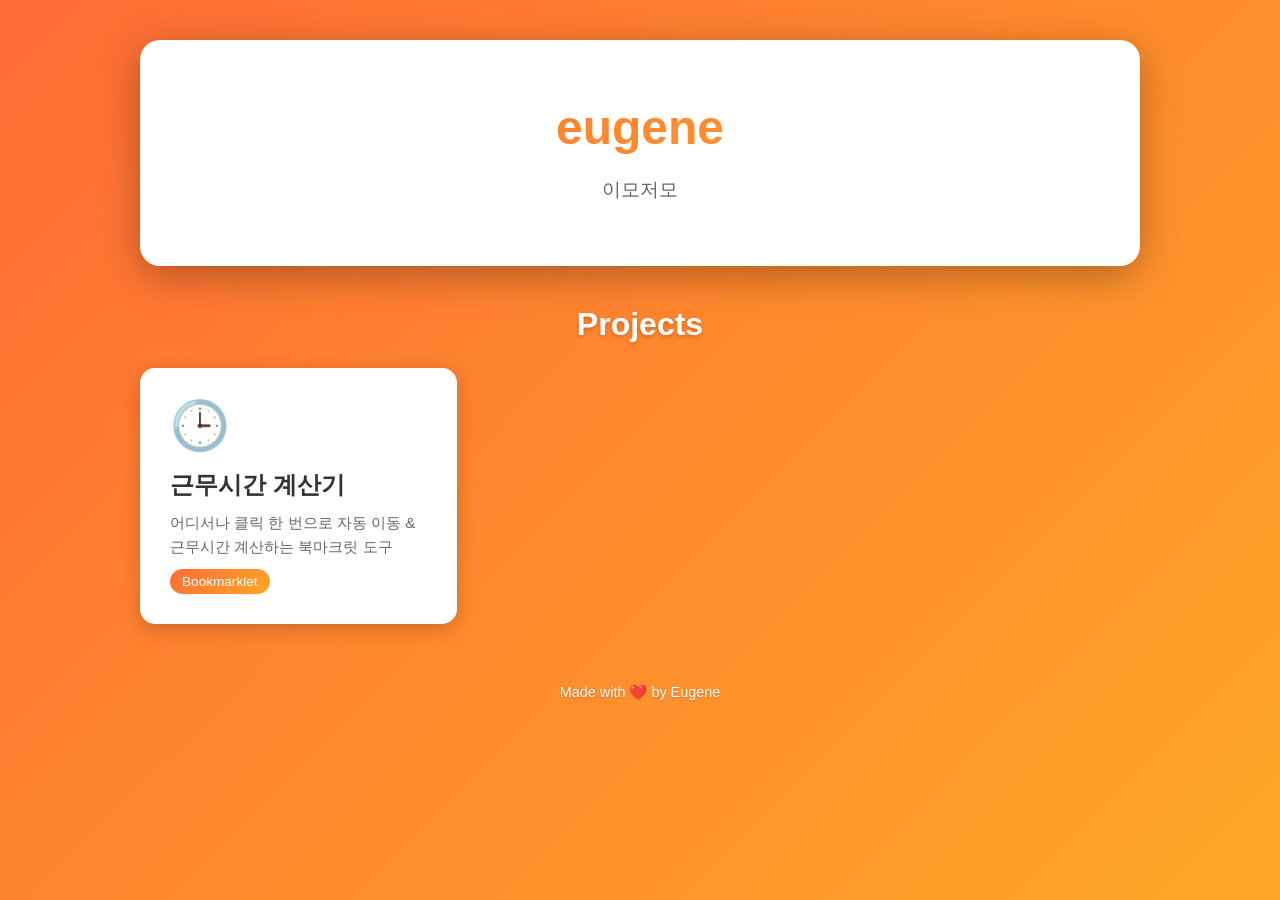
==== index.html @ b0aa93c6 "feat: 다양하게 작성 가능하도록 수정" ====
<!DOCTYPE html>
<html lang="ko">
<head>
    <meta charset="UTF-8">
    <meta name="viewport" content="width=device-width, initial-scale=1.0">
    <title>Eugene's Profile</title>
    <style>
        * {
            margin: 0;
            padding: 0;
            box-sizing: border-box;
        }

        body {
            font-family: -apple-system, BlinkMacSystemFont, 'Segoe UI', Roboto, 'Helvetica Neue', Arial, sans-serif;
            background: linear-gradient(135deg, #ff6b35 0%, #ffa726 100%);
            min-height: 100vh;
            padding: 40px 20px;
        }

        .container {
            max-width: 1000px;
            margin: 0 auto;
        }

        .profile-header {
            background: white;
            padding: 60px 40px;
            border-radius: 20px;
            box-shadow: 0 10px 40px rgba(0,0,0,0.3);
            text-align: center;
            margin-bottom: 40px;
        }

        .profile-header h1 {
            font-size: 3em;
            background: linear-gradient(135deg, #ff6b35 0%, #ffa726 100%);
            -webkit-background-clip: text;
            -webkit-text-fill-color: transparent;
            background-clip: text;
            margin-bottom: 20px;
        }

        .profile-header p {
            font-size: 1.2em;
            color: #666;
            line-height: 1.6;
        }

        .section-title {
            color: white;
            font-size: 2em;
            margin-bottom: 25px;
            text-align: center;
            text-shadow: 0 2px 4px rgba(0,0,0,0.2);
        }

        .projects-grid {
            display: grid;
            grid-template-columns: repeat(auto-fill, minmax(300px, 1fr));
            gap: 25px;
            margin-bottom: 40px;
        }

        .project-card {
            background: white;
            padding: 30px;
            border-radius: 15px;
            box-shadow: 0 5px 20px rgba(0,0,0,0.2);
            transition: all 0.3s ease;
            cursor: pointer;
            text-decoration: none;
            color: inherit;
            display: block;
        }

        .project-card:hover {
            transform: translateY(-5px);
            box-shadow: 0 10px 30px rgba(0,0,0,0.3);
        }

        .project-icon {
            font-size: 3em;
            margin-bottom: 15px;
        }

        .project-title {
            font-size: 1.5em;
            color: #333;
            margin-bottom: 10px;
            font-weight: bold;
        }

        .project-description {
            color: #666;
            line-height: 1.6;
            font-size: 0.95em;
        }

        .project-tag {
            display: inline-block;
            background: linear-gradient(135deg, #ff6b35 0%, #ffa726 100%);
            color: white;
            padding: 5px 12px;
            border-radius: 20px;
            font-size: 0.85em;
            margin-top: 10px;
            font-weight: 500;
        }

        .footer {
            text-align: center;
            color: white;
            padding: 20px;
            font-size: 0.9em;
            text-shadow: 0 1px 2px rgba(0,0,0,0.2);
        }

        @media (max-width: 768px) {
            .profile-header h1 {
                font-size: 2em;
            }

            .profile-header {
                padding: 40px 25px;
            }

            .projects-grid {
                grid-template-columns: 1fr;
            }

            .section-title {
                font-size: 1.5em;
            }
        }
    </style>
</head>
<body>
    <div class="container">
        <!-- Profile Header -->
        <div class="profile-header">
            <h1>eugene</h1>
            <p>이모저모</p>
        </div>

        <!-- Projects Section -->
        <h2 class="section-title">Projects</h2>
        <div class="projects-grid">
            <!-- Work Clock Project -->
            <a href="work-clock.html" class="project-card">
                <div class="project-icon">🕒</div>
                <h3 class="project-title">근무시간 계산기</h3>
                <p class="project-description">
                    어디서나 클릭 한 번으로 자동 이동 & 근무시간 계산하는 북마크릿 도구
                </p>
                <span class="project-tag">Bookmarklet</span>
            </a>

            <!-- Add more projects here -->
            <!-- Example:
            <a href="project2.html" class="project-card">
                <div class="project-icon">🎮</div>
                <h3 class="project-title">프로젝트 이름</h3>
                <p class="project-description">
                    프로젝트 설명을 여기에 작성하세요
                </p>
                <span class="project-tag">카테고리</span>
            </a>
            -->
        </div>

        <!-- Footer -->
        <div class="footer">
            <p>Made with ❤️ by Eugene</p>
        </div>
    </div>
</body>
</html>
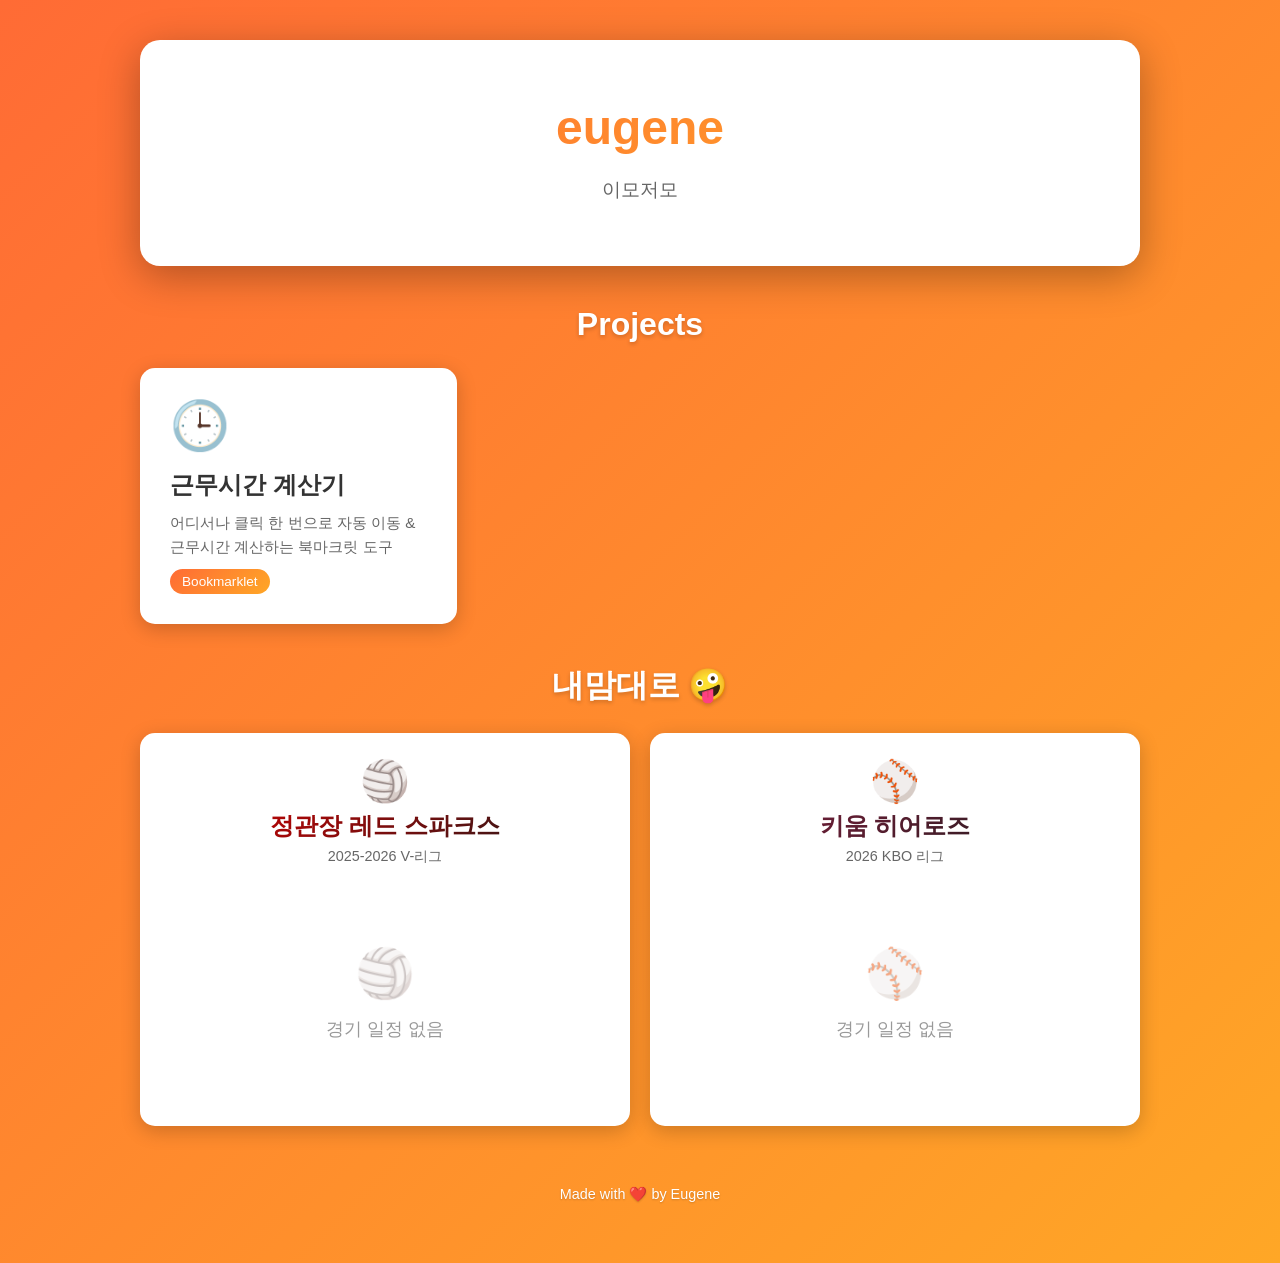
==== commit 7416355c: "feat: 스포츠 일정 추가" ====
--- a/index.html
+++ b/index.html
@@ -116,6 +116,212 @@
             text-shadow: 0 1px 2px rgba(0,0,0,0.2);
         }
 
+        /* Sports Schedule Grid */
+        .sports-grid {
+            display: grid;
+            grid-template-columns: repeat(2, 1fr);
+            gap: 20px;
+            margin-bottom: 40px;
+        }
+
+        .schedule-section {
+            background: white;
+            padding: 25px;
+            border-radius: 15px;
+            box-shadow: 0 5px 20px rgba(0,0,0,0.2);
+            display: flex;
+            flex-direction: column;
+        }
+
+        .schedule-header {
+            text-align: center;
+            margin-bottom: 20px;
+        }
+
+        .schedule-header h2 {
+            font-size: 1.5em;
+            margin-bottom: 5px;
+        }
+
+        .schedule-header.volleyball h2 {
+            background: linear-gradient(135deg, #dc0000 0%, #1a1a1a 100%);
+            -webkit-background-clip: text;
+            -webkit-text-fill-color: transparent;
+            background-clip: text;
+        }
+
+        .schedule-header.baseball h2 {
+            background: linear-gradient(135deg, #8b1f41 0%, #1a1a1a 100%);
+            -webkit-background-clip: text;
+            -webkit-text-fill-color: transparent;
+            background-clip: text;
+        }
+
+        .schedule-header .team-logo {
+            font-size: 2.5em;
+            margin-bottom: 5px;
+        }
+
+        .schedule-header .season {
+            color: #666;
+            font-size: 0.9em;
+        }
+
+        .schedule-container {
+            max-height: 400px;
+            overflow-y: auto;
+            padding: 5px;
+            flex: 1;
+        }
+
+        .schedule-container::-webkit-scrollbar {
+            width: 10px;
+        }
+
+        .schedule-container::-webkit-scrollbar-track {
+            background: #f1f1f1;
+            border-radius: 10px;
+        }
+
+        .schedule-container::-webkit-scrollbar-thumb {
+            background: linear-gradient(135deg, #dc0000 0%, #1a1a1a 100%);
+            border-radius: 10px;
+        }
+
+        .schedule-container::-webkit-scrollbar-thumb:hover {
+            background: #dc0000;
+        }
+
+        .match-card {
+            background: white;
+            border-radius: 10px;
+            padding: 15px;
+            margin-bottom: 10px;
+            box-shadow: 0 2px 8px rgba(0,0,0,0.1);
+            transition: all 0.3s ease;
+            border-left: 4px solid #dc0000;
+        }
+
+        .match-card.home {
+            background: linear-gradient(135deg, #dc0000 0%, #ff4444 100%);
+            color: white;
+            border-left: 4px solid #1a1a1a;
+        }
+
+        .match-card.away {
+            background: linear-gradient(135deg, #1a1a1a 0%, #333333 100%);
+            color: white;
+            border-left: 4px solid #dc0000;
+        }
+
+        .match-card:hover {
+            transform: translateX(3px);
+            box-shadow: 0 4px 12px rgba(0,0,0,0.2);
+        }
+
+        .no-schedule {
+            text-align: center;
+            padding: 60px 20px;
+            color: #999;
+        }
+
+        .no-schedule-icon {
+            font-size: 3em;
+            margin-bottom: 15px;
+            opacity: 0.5;
+        }
+
+        .no-schedule-text {
+            font-size: 1.1em;
+            font-weight: 500;
+        }
+
+        .match-header {
+            display: flex;
+            justify-content: space-between;
+            align-items: center;
+            margin-bottom: 10px;
+            padding-bottom: 10px;
+            border-bottom: 1px solid rgba(255,255,255,0.2);
+        }
+
+        .match-card:not(.home):not(.away) .match-header {
+            border-bottom: 1px solid #eee;
+        }
+
+        .match-date {
+            font-size: 0.95em;
+            font-weight: bold;
+        }
+
+        .match-time {
+            font-size: 0.8em;
+            opacity: 0.9;
+        }
+
+        .match-round {
+            background: rgba(255,255,255,0.2);
+            padding: 3px 10px;
+            border-radius: 12px;
+            font-size: 0.75em;
+            font-weight: 500;
+        }
+
+        .match-card:not(.home):not(.away) .match-round {
+            background: rgba(220,0,0,0.1);
+            color: #dc0000;
+        }
+
+        .match-body {
+            display: flex;
+            justify-content: space-between;
+            align-items: center;
+        }
+
+        .match-opponent {
+            font-size: 1.1em;
+            font-weight: bold;
+        }
+
+        .match-location {
+            font-size: 0.8em;
+            opacity: 0.85;
+            margin-top: 3px;
+        }
+
+        .match-badge {
+            background: rgba(255,255,255,0.9);
+            color: #dc0000;
+            padding: 6px 12px;
+            border-radius: 15px;
+            font-weight: bold;
+            font-size: 0.8em;
+        }
+
+        .match-card.home .match-badge {
+            background: #1a1a1a;
+            color: white;
+        }
+
+        .match-card.away .match-badge {
+            background: #dc0000;
+            color: white;
+        }
+
+        .loading {
+            text-align: center;
+            padding: 40px;
+            color: #666;
+            font-size: 1.1em;
+        }
+
+        .error {
+            text-align: center;
+            padding: 40px;
+            color: #dc0000;
+            font-size: 1.1em;
+        }
+
         @media (max-width: 768px) {
             .profile-header h1 {
                 font-size: 2em;
@@ -131,6 +337,42 @@
 
             .section-title {
                 font-size: 1.5em;
+            }
+
+            .sports-grid {
+                grid-template-columns: 1fr;
+            }
+
+            .schedule-section {
+                padding: 20px;
+            }
+
+            .schedule-header h2 {
+                font-size: 1.3em;
+            }
+
+            .schedule-container {
+                max-height: 350px;
+            }
+
+            .match-card {
+                padding: 12px;
+            }
+
+            .match-header {
+                flex-direction: column;
+                align-items: flex-start;
+                gap: 10px;
+            }
+
+            .match-body {
+                flex-direction: column;
+                align-items: flex-start;
+                gap: 10px;
+            }
+
+            .match-opponent {
+                font-size: 1.1em;
             }
         }
     </style>
@@ -169,10 +411,158 @@
             -->
         </div>
 
+        <!-- Sports Schedule Section -->
+        <h2 class="section-title">내맘대로 🤪</h2>
+        <div class="sports-grid">
+            <!-- Volleyball Schedule -->
+            <div class="schedule-section">
+                <div class="schedule-header volleyball">
+                    <div class="team-logo">🏐</div>
+                    <h2 id="volleyball-team-name">경기 일정</h2>
+                    <p class="season" id="volleyball-season-info">로딩 중...</p>
+                </div>
+                <div id="volleyball-schedule-content" class="loading">
+                    경기 일정을 불러오는 중...
+                </div>
+            </div>
+
+            <!-- Baseball Schedule -->
+            <div class="schedule-section">
+                <div class="schedule-header baseball">
+                    <div class="team-logo">⚾</div>
+                    <h2 id="baseball-team-name">경기 일정</h2>
+                    <p class="season" id="baseball-season-info">로딩 중...</p>
+                </div>
+                <div id="baseball-schedule-content" class="loading">
+                    경기 일정을 불러오는 중...
+                </div>
+            </div>
+        </div>
+
         <!-- Footer -->
         <div class="footer">
             <p>Made with ❤️ by Eugene</p>
         </div>
     </div>
+
+    <script>
+        // 날짜 포맷팅 함수
+        function formatDate(dateString) {
+            const date = new Date(dateString);
+            const year = date.getFullYear();
+            const month = date.getMonth() + 1;
+            const day = date.getDate();
+            const days = ['일', '월', '화', '수', '목', '금', '토'];
+            const dayOfWeek = days[date.getDay()];
+
+            return `${year}.${month}.${day} (${dayOfWeek})`;
+        }
+
+        // 오늘 이후 경기만 필터링
+        function filterUpcomingMatches(matches) {
+            const today = new Date();
+            today.setHours(0, 0, 0, 0);
+
+            return matches.filter(match => {
+                const matchDate = new Date(match.date);
+                matchDate.setHours(0, 0, 0, 0);
+                return matchDate >= today;
+            });
+        }
+
+        // 경기 일정 로드 및 표시
+        async function loadSchedule(jsonFile, teamNameId, seasonInfoId, contentId, sportIcon) {
+            try {
+                const response = await fetch(jsonFile);
+                if (!response.ok) {
+                    throw new Error('경기 일정을 불러올 수 없습니다.');
+                }
+
+                const data = await response.json();
+                const upcomingMatches = filterUpcomingMatches(data.matches);
+                displaySchedule(data, upcomingMatches, teamNameId, seasonInfoId, contentId, sportIcon);
+            } catch (error) {
+                console.error(`Error loading ${jsonFile}:`, error);
+                document.getElementById(contentId).className = 'error';
+                document.getElementById(contentId).innerHTML = '경기 일정을 불러오는데 실패했습니다.';
+            }
+        }
+
+        // 경기 일정 표시
+        function displaySchedule(data, matches, teamNameId, seasonInfoId, contentId, sportIcon) {
+            const teamNameEl = document.getElementById(teamNameId);
+            const seasonInfoEl = document.getElementById(seasonInfoId);
+            const scheduleContentEl = document.getElementById(contentId);
+
+            // 헤더 정보 업데이트
+            teamNameEl.textContent = data.team;
+            seasonInfoEl.textContent = data.season;
+
+            // 경기가 없는 경우
+            if (matches.length === 0) {
+                scheduleContentEl.className = 'no-schedule';
+                scheduleContentEl.innerHTML = `
+                    <div class="no-schedule-icon">${sportIcon}</div>
+                    <div class="no-schedule-text">경기 일정 없음</div>
+                `;
+                return;
+            }
+
+            // 경기 일정 컨테이너 생성
+            const container = document.createElement('div');
+            container.className = 'schedule-container';
+
+            // 각 경기 카드 생성
+            matches.forEach(match => {
+                const card = document.createElement('div');
+                card.className = `match-card ${match.home ? 'home' : 'away'}`;
+
+                card.innerHTML = `
+                    <div class="match-header">
+                        <div>
+                            <div class="match-date">${formatDate(match.date)}</div>
+                            <div class="match-time">${match.time}</div>
+                        </div>
+                        <div class="match-round">${match.round}</div>
+                    </div>
+                    <div class="match-body">
+                        <div>
+                            <div class="match-opponent">vs ${match.opponent}</div>
+                            <div class="match-location">📍 ${match.location}</div>
+                        </div>
+                        <div class="match-badge">${match.home ? 'HOME' : 'AWAY'}</div>
+                    </div>
+                `;
+
+                container.appendChild(card);
+            });
+
+            // 기존 로딩 메시지 제거하고 일정 표시
+            scheduleContentEl.className = '';
+            scheduleContentEl.innerHTML = '';
+            scheduleContentEl.appendChild(container);
+        }
+
+        // 페이지 로드 시 실행
+        window.addEventListener('DOMContentLoaded', () => {
+            // 배구 일정 로드
+            loadSchedule(
+                'volleyball-schedule.json',
+                'volleyball-team-name',
+                'volleyball-season-info',
+                'volleyball-schedule-content',
+                '🏐'
+            );
+
+            // 야구 일정 로드
+            loadSchedule(
+                'kiwoom-schedule.json',
+                'baseball-team-name',
+                'baseball-season-info',
+                'baseball-schedule-content',
+                '⚾'
+            );
+        });
+    </script>
 </body>
 </html>
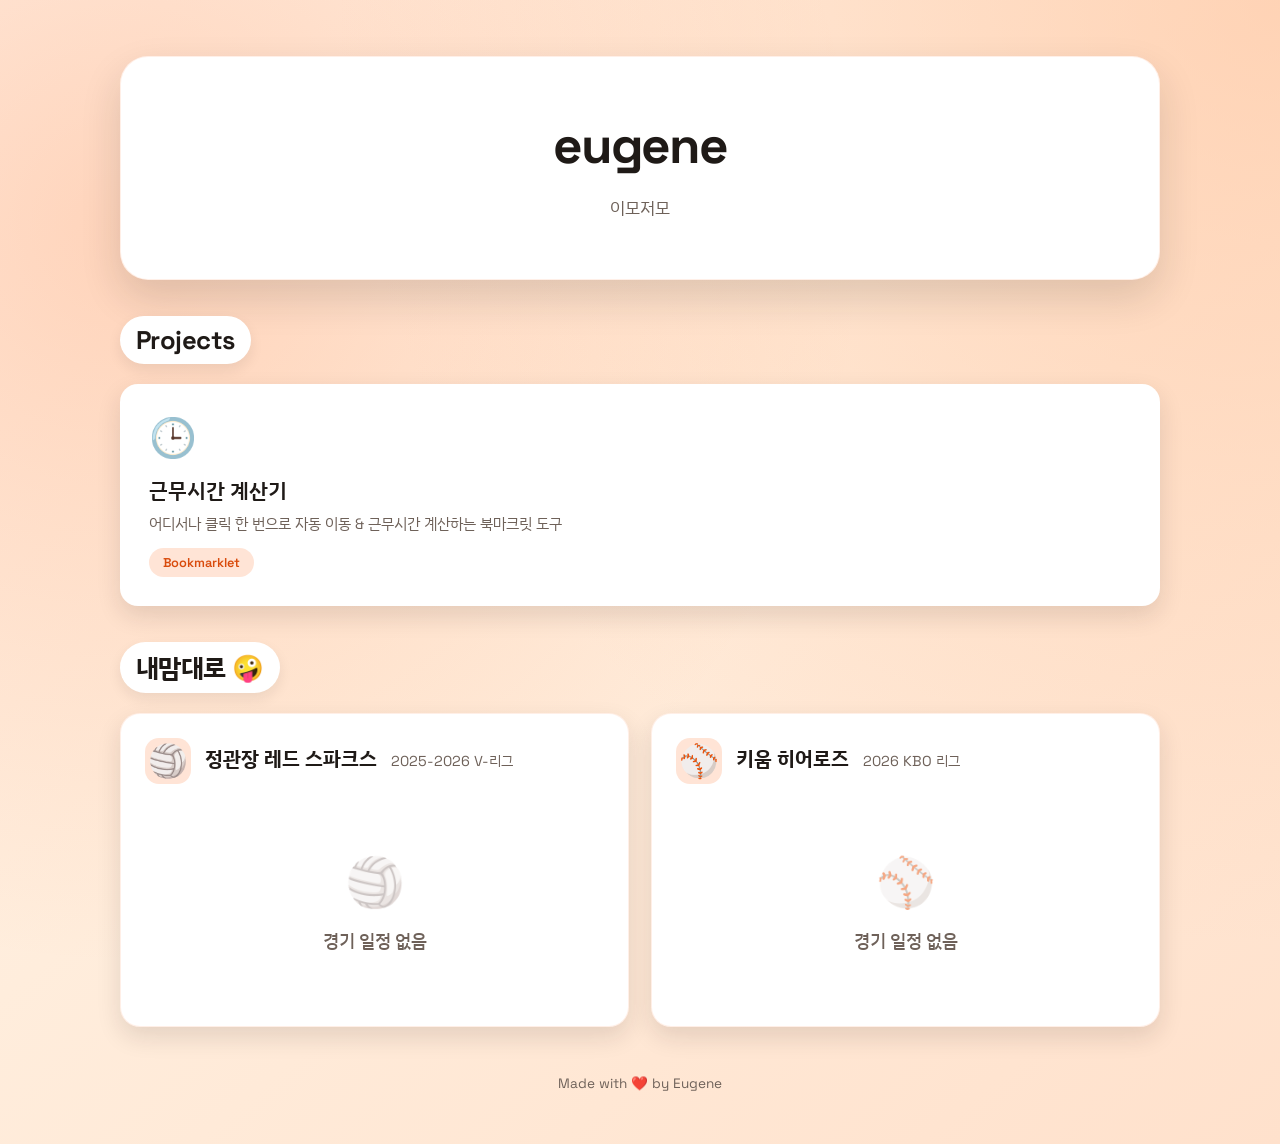
==== commit 5879d60b: "fix: design" ====
--- a/index.html
+++ b/index.html
@@ -5,6 +5,23 @@
     <meta name="viewport" content="width=device-width, initial-scale=1.0">
     <title>Eugene's Profile</title>
     <style>
+        @import url('https://fonts.googleapis.com/css2?family=Space+Grotesk:wght@400;500;600;700&family=IBM+Plex+Sans+KR:wght@400;500;600&display=swap');
+
+        :root {
+            color-scheme: light;
+            --ink: #1f1a17;
+            --muted: #6e6159;
+            --cream: #fff7f0;
+            --paper: #ffffff;
+            --orange-500: #ff7a3b;
+            --orange-600: #f2601a;
+            --orange-700: #d94b0c;
+            --orange-100: #ffe4d6;
+            --shadow-soft: 0 18px 40px rgba(31, 26, 23, 0.14);
+            --shadow-card: 0 10px 24px rgba(31, 26, 23, 0.12);
+            --shadow-hover: 0 16px 30px rgba(31, 26, 23, 0.2);
+        }
+
         * {
             margin: 0;
             padding: 0;
@@ -12,165 +29,181 @@
         }
 
         body {
-            font-family: -apple-system, BlinkMacSystemFont, 'Segoe UI', Roboto, 'Helvetica Neue', Arial, sans-serif;
-            background: linear-gradient(135deg, #ff6b35 0%, #ffa726 100%);
+            font-family: "Space Grotesk", "IBM Plex Sans KR", "Apple SD Gothic Neo", sans-serif;
+            color: var(--ink);
+            background:
+                radial-gradient(circle at top right, rgba(255, 180, 135, 0.45), transparent 55%),
+                radial-gradient(circle at 10% 20%, rgba(255, 122, 59, 0.25), transparent 50%),
+                linear-gradient(140deg, #fff4ea 0%, #ffeddc 45%, #ffe1cc 100%);
             min-height: 100vh;
-            padding: 40px 20px;
+            padding: 56px 20px 40px;
         }
 
         .container {
-            max-width: 1000px;
+            max-width: 1040px;
             margin: 0 auto;
         }
 
         .profile-header {
-            background: white;
-            padding: 60px 40px;
-            border-radius: 20px;
-            box-shadow: 0 10px 40px rgba(0,0,0,0.3);
+            background: var(--paper);
+            padding: 56px 44px;
+            border-radius: 28px;
+            box-shadow: var(--shadow-soft);
             text-align: center;
-            margin-bottom: 40px;
+            margin-bottom: 36px;
+            border: 1px solid rgba(255, 122, 59, 0.12);
         }
 
         .profile-header h1 {
-            font-size: 3em;
-            background: linear-gradient(135deg, #ff6b35 0%, #ffa726 100%);
-            -webkit-background-clip: text;
-            -webkit-text-fill-color: transparent;
-            background-clip: text;
-            margin-bottom: 20px;
+            font-size: clamp(2.2rem, 5vw, 3.2rem);
+            letter-spacing: -0.04em;
+            color: var(--ink);
+            margin-bottom: 16px;
         }
 
         .profile-header p {
-            font-size: 1.2em;
-            color: #666;
-            line-height: 1.6;
+            font-size: 1.05rem;
+            color: var(--muted);
+            line-height: 1.7;
         }
 
         .section-title {
-            color: white;
-            font-size: 2em;
-            margin-bottom: 25px;
-            text-align: center;
-            text-shadow: 0 2px 4px rgba(0,0,0,0.2);
+            color: var(--ink);
+            font-size: 1.6rem;
+            margin: 12px 0 20px;
+            text-align: left;
+            letter-spacing: -0.02em;
+        }
+
+        .section-title span {
+            display: inline-flex;
+            align-items: center;
+            gap: 10px;
+            background: var(--paper);
+            padding: 8px 16px;
+            border-radius: 999px;
+            box-shadow: 0 6px 14px rgba(31, 26, 23, 0.08);
         }
 
         .projects-grid {
             display: grid;
-            grid-template-columns: repeat(auto-fill, minmax(300px, 1fr));
-            gap: 25px;
-            margin-bottom: 40px;
+            grid-template-columns: repeat(auto-fit, minmax(260px, 1fr));
+            gap: 22px;
+            margin-bottom: 36px;
         }
 
         .project-card {
-            background: white;
-            padding: 30px;
-            border-radius: 15px;
-            box-shadow: 0 5px 20px rgba(0,0,0,0.2);
-            transition: all 0.3s ease;
+            background: var(--paper);
+            padding: 28px;
+            border-radius: 18px;
+            box-shadow: var(--shadow-card);
+            transition: transform 0.25s ease, box-shadow 0.25s ease, border-color 0.25s ease;
             cursor: pointer;
             text-decoration: none;
             color: inherit;
             display: block;
+            border: 1px solid transparent;
         }
 
         .project-card:hover {
-            transform: translateY(-5px);
-            box-shadow: 0 10px 30px rgba(0,0,0,0.3);
+            transform: translateY(-6px);
+            box-shadow: var(--shadow-hover);
+            border-color: rgba(255, 122, 59, 0.3);
         }
 
         .project-icon {
-            font-size: 3em;
-            margin-bottom: 15px;
+            font-size: 2.4rem;
+            margin-bottom: 14px;
         }
 
         .project-title {
-            font-size: 1.5em;
-            color: #333;
-            margin-bottom: 10px;
-            font-weight: bold;
+            font-size: 1.3rem;
+            color: var(--ink);
+            margin-bottom: 8px;
+            font-weight: 600;
         }
 
         .project-description {
-            color: #666;
+            color: var(--muted);
             line-height: 1.6;
-            font-size: 0.95em;
+            font-size: 0.95rem;
         }
 
         .project-tag {
-            display: inline-block;
-            background: linear-gradient(135deg, #ff6b35 0%, #ffa726 100%);
-            color: white;
-            padding: 5px 12px;
+            display: inline-flex;
+            align-items: center;
+            gap: 6px;
+            background: var(--orange-100);
+            color: var(--orange-700);
+            padding: 6px 14px;
             border-radius: 20px;
-            font-size: 0.85em;
-            margin-top: 10px;
-            font-weight: 500;
+            font-size: 0.8rem;
+            margin-top: 12px;
+            font-weight: 600;
         }
 
         .footer {
             text-align: center;
-            color: white;
-            padding: 20px;
-            font-size: 0.9em;
-            text-shadow: 0 1px 2px rgba(0,0,0,0.2);
+            color: var(--muted);
+            padding: 12px;
+            font-size: 0.85rem;
         }
 
         /* Sports Schedule Grid */
         .sports-grid {
             display: grid;
-            grid-template-columns: repeat(2, 1fr);
-            gap: 20px;
-            margin-bottom: 40px;
+            grid-template-columns: repeat(2, minmax(0, 1fr));
+            gap: 22px;
+            margin-bottom: 36px;
         }
 
         .schedule-section {
-            background: white;
-            padding: 25px;
-            border-radius: 15px;
-            box-shadow: 0 5px 20px rgba(0,0,0,0.2);
+            background: var(--paper);
+            padding: 24px;
+            border-radius: 20px;
+            box-shadow: var(--shadow-card);
             display: flex;
             flex-direction: column;
+            border: 1px solid rgba(255, 122, 59, 0.12);
         }
 
         .schedule-header {
-            text-align: center;
-            margin-bottom: 20px;
+            text-align: left;
+            margin-bottom: 18px;
+            display: flex;
+            align-items: center;
+            gap: 14px;
         }
 
         .schedule-header h2 {
-            font-size: 1.5em;
-            margin-bottom: 5px;
-        }
-
-        .schedule-header.volleyball h2 {
-            background: linear-gradient(135deg, #dc0000 0%, #1a1a1a 100%);
-            -webkit-background-clip: text;
-            -webkit-text-fill-color: transparent;
-            background-clip: text;
-        }
-
+            font-size: 1.25rem;
+            margin-bottom: 4px;
+        }
+
+        .schedule-header.volleyball h2,
         .schedule-header.baseball h2 {
-            background: linear-gradient(135deg, #8b1f41 0%, #1a1a1a 100%);
-            -webkit-background-clip: text;
-            -webkit-text-fill-color: transparent;
-            background-clip: text;
+            color: var(--ink);
         }
 
         .schedule-header .team-logo {
-            font-size: 2.5em;
-            margin-bottom: 5px;
+            font-size: 2rem;
+            background: var(--orange-100);
+            width: 46px;
+            height: 46px;
+            border-radius: 14px;
+            display: grid;
+            place-items: center;
         }
 
         .schedule-header .season {
-            color: #666;
-            font-size: 0.9em;
+            color: var(--muted);
+            font-size: 0.9rem;
         }
 
         .schedule-container {
             max-height: 400px;
             overflow-y: auto;
-            padding: 5px;
+            padding: 4px;
             flex: 1;
         }
 
@@ -179,50 +212,44 @@
         }
 
         .schedule-container::-webkit-scrollbar-track {
-            background: #f1f1f1;
-            border-radius: 10px;
+            background: #f5ede6;
+            border-radius: 999px;
         }
 
         .schedule-container::-webkit-scrollbar-thumb {
-            background: linear-gradient(135deg, #dc0000 0%, #1a1a1a 100%);
-            border-radius: 10px;
-        }
-
-        .schedule-container::-webkit-scrollbar-thumb:hover {
-            background: #dc0000;
+            background: linear-gradient(135deg, var(--orange-500) 0%, var(--orange-700) 100%);
+            border-radius: 999px;
         }
 
         .match-card {
-            background: white;
-            border-radius: 10px;
-            padding: 15px;
-            margin-bottom: 10px;
-            box-shadow: 0 2px 8px rgba(0,0,0,0.1);
-            transition: all 0.3s ease;
-            border-left: 4px solid #dc0000;
+            background: var(--paper);
+            border-radius: 12px;
+            padding: 14px 16px;
+            margin-bottom: 12px;
+            box-shadow: 0 4px 12px rgba(31, 26, 23, 0.08);
+            transition: transform 0.2s ease, box-shadow 0.2s ease;
+            border: 1px solid rgba(255, 122, 59, 0.18);
         }
 
         .match-card.home {
-            background: linear-gradient(135deg, #dc0000 0%, #ff4444 100%);
-            color: white;
-            border-left: 4px solid #1a1a1a;
+            background: linear-gradient(135deg, #fff2e7 0%, #ffe0cf 100%);
+            border-color: rgba(255, 122, 59, 0.4);
         }
 
         .match-card.away {
-            background: linear-gradient(135deg, #1a1a1a 0%, #333333 100%);
-            color: white;
-            border-left: 4px solid #dc0000;
+            background: #fffaf6;
+            border-color: rgba(255, 122, 59, 0.2);
         }
 
         .match-card:hover {
-            transform: translateX(3px);
-            box-shadow: 0 4px 12px rgba(0,0,0,0.2);
+            transform: translateX(2px);
+            box-shadow: 0 6px 16px rgba(31, 26, 23, 0.16);
         }
 
         .no-schedule {
             text-align: center;
-            padding: 60px 20px;
-            color: #999;
+            padding: 50px 20px;
+            color: var(--muted);
         }
 
         .no-schedule-icon {
@@ -242,11 +269,7 @@
             align-items: center;
             margin-bottom: 10px;
             padding-bottom: 10px;
-            border-bottom: 1px solid rgba(255,255,255,0.2);
-        }
-
-        .match-card:not(.home):not(.away) .match-header {
-            border-bottom: 1px solid #eee;
+            border-bottom: 1px solid rgba(255, 122, 59, 0.2);
         }
 
         .match-date {
@@ -260,16 +283,12 @@
         }
 
         .match-round {
-            background: rgba(255,255,255,0.2);
-            padding: 3px 10px;
-            border-radius: 12px;
-            font-size: 0.75em;
-            font-weight: 500;
-        }
-
-        .match-card:not(.home):not(.away) .match-round {
-            background: rgba(220,0,0,0.1);
-            color: #dc0000;
+            background: rgba(255, 122, 59, 0.15);
+            color: var(--orange-700);
+            padding: 4px 12px;
+            border-radius: 999px;
+            font-size: 0.75rem;
+            font-weight: 600;
         }
 
         .match-body {
@@ -279,56 +298,69 @@
         }
 
         .match-opponent {
-            font-size: 1.1em;
-            font-weight: bold;
+            font-size: 1.05rem;
+            font-weight: 600;
         }
 
         .match-location {
-            font-size: 0.8em;
-            opacity: 0.85;
-            margin-top: 3px;
+            font-size: 0.8rem;
+            color: var(--muted);
+            margin-top: 4px;
         }
 
         .match-badge {
-            background: rgba(255,255,255,0.9);
-            color: #dc0000;
+            background: var(--orange-500);
+            color: white;
             padding: 6px 12px;
-            border-radius: 15px;
-            font-weight: bold;
-            font-size: 0.8em;
+            border-radius: 999px;
+            font-weight: 600;
+            font-size: 0.75rem;
         }
 
         .match-card.home .match-badge {
-            background: #1a1a1a;
-            color: white;
-        }
-
-        .match-card.away .match-badge {
-            background: #dc0000;
-            color: white;
-        }
-
-        .loading {
-            text-align: center;
-            padding: 40px;
-            color: #666;
-            font-size: 1.1em;
-        }
-
+            background: var(--orange-700);
+        }
+
+        .loading,
         .error {
             text-align: center;
             padding: 40px;
-            color: #dc0000;
-            font-size: 1.1em;
+            color: var(--muted);
+            font-size: 1rem;
+        }
+
+        .error {
+            color: var(--orange-700);
+        }
+
+        .reveal {
+            opacity: 0;
+            transform: translateY(14px);
+            animation: rise 0.7s ease forwards;
+        }
+
+        .reveal.delay-1 { animation-delay: 0.08s; }
+        .reveal.delay-2 { animation-delay: 0.16s; }
+        .reveal.delay-3 { animation-delay: 0.24s; }
+
+        @keyframes rise {
+            from {
+                opacity: 0;
+                transform: translateY(14px);
+            }
+            to {
+                opacity: 1;
+                transform: translateY(0);
+            }
         }
 
         @media (max-width: 768px) {
             .profile-header h1 {
-                font-size: 2em;
+                font-size: 2rem;
             }
 
             .profile-header {
-                padding: 40px 25px;
+                padding: 40px 24px;
             }
 
             .projects-grid {
@@ -336,7 +368,7 @@
             }
 
             .section-title {
-                font-size: 1.5em;
+                font-size: 1.35rem;
             }
 
             .sports-grid {
@@ -348,7 +380,7 @@
             }
 
             .schedule-header h2 {
-                font-size: 1.3em;
+                font-size: 1.15rem;
             }
 
             .schedule-container {
@@ -380,16 +412,16 @@
 <body>
     <div class="container">
         <!-- Profile Header -->
-        <div class="profile-header">
+        <div class="profile-header reveal">
             <h1>eugene</h1>
             <p>이모저모</p>
         </div>
 
         <!-- Projects Section -->
-        <h2 class="section-title">Projects</h2>
+        <h2 class="section-title reveal delay-1"><span>Projects</span></h2>
         <div class="projects-grid">
             <!-- Work Clock Project -->
-            <a href="work-clock.html" class="project-card">
+            <a href="work-clock.html" class="project-card reveal delay-2">
                 <div class="project-icon">🕒</div>
                 <h3 class="project-title">근무시간 계산기</h3>
                 <p class="project-description">
@@ -412,10 +444,10 @@
         </div>
 
         <!-- Sports Schedule Section -->
-        <h2 class="section-title">내맘대로 🤪</h2>
+        <h2 class="section-title reveal delay-1"><span>내맘대로 🤪</span></h2>
         <div class="sports-grid">
             <!-- Volleyball Schedule -->
-            <div class="schedule-section">
+            <div class="schedule-section reveal delay-2">
                 <div class="schedule-header volleyball">
                     <div class="team-logo">🏐</div>
                     <h2 id="volleyball-team-name">경기 일정</h2>
@@ -427,7 +459,7 @@
             </div>
 
             <!-- Baseball Schedule -->
-            <div class="schedule-section">
+            <div class="schedule-section reveal delay-3">
                 <div class="schedule-header baseball">
                     <div class="team-logo">⚾</div>
                     <h2 id="baseball-team-name">경기 일정</h2>
@@ -440,7 +472,7 @@
         </div>
 
         <!-- Footer -->
-        <div class="footer">
+        <div class="footer reveal delay-2">
             <p>Made with ❤️ by Eugene</p>
         </div>
     </div>
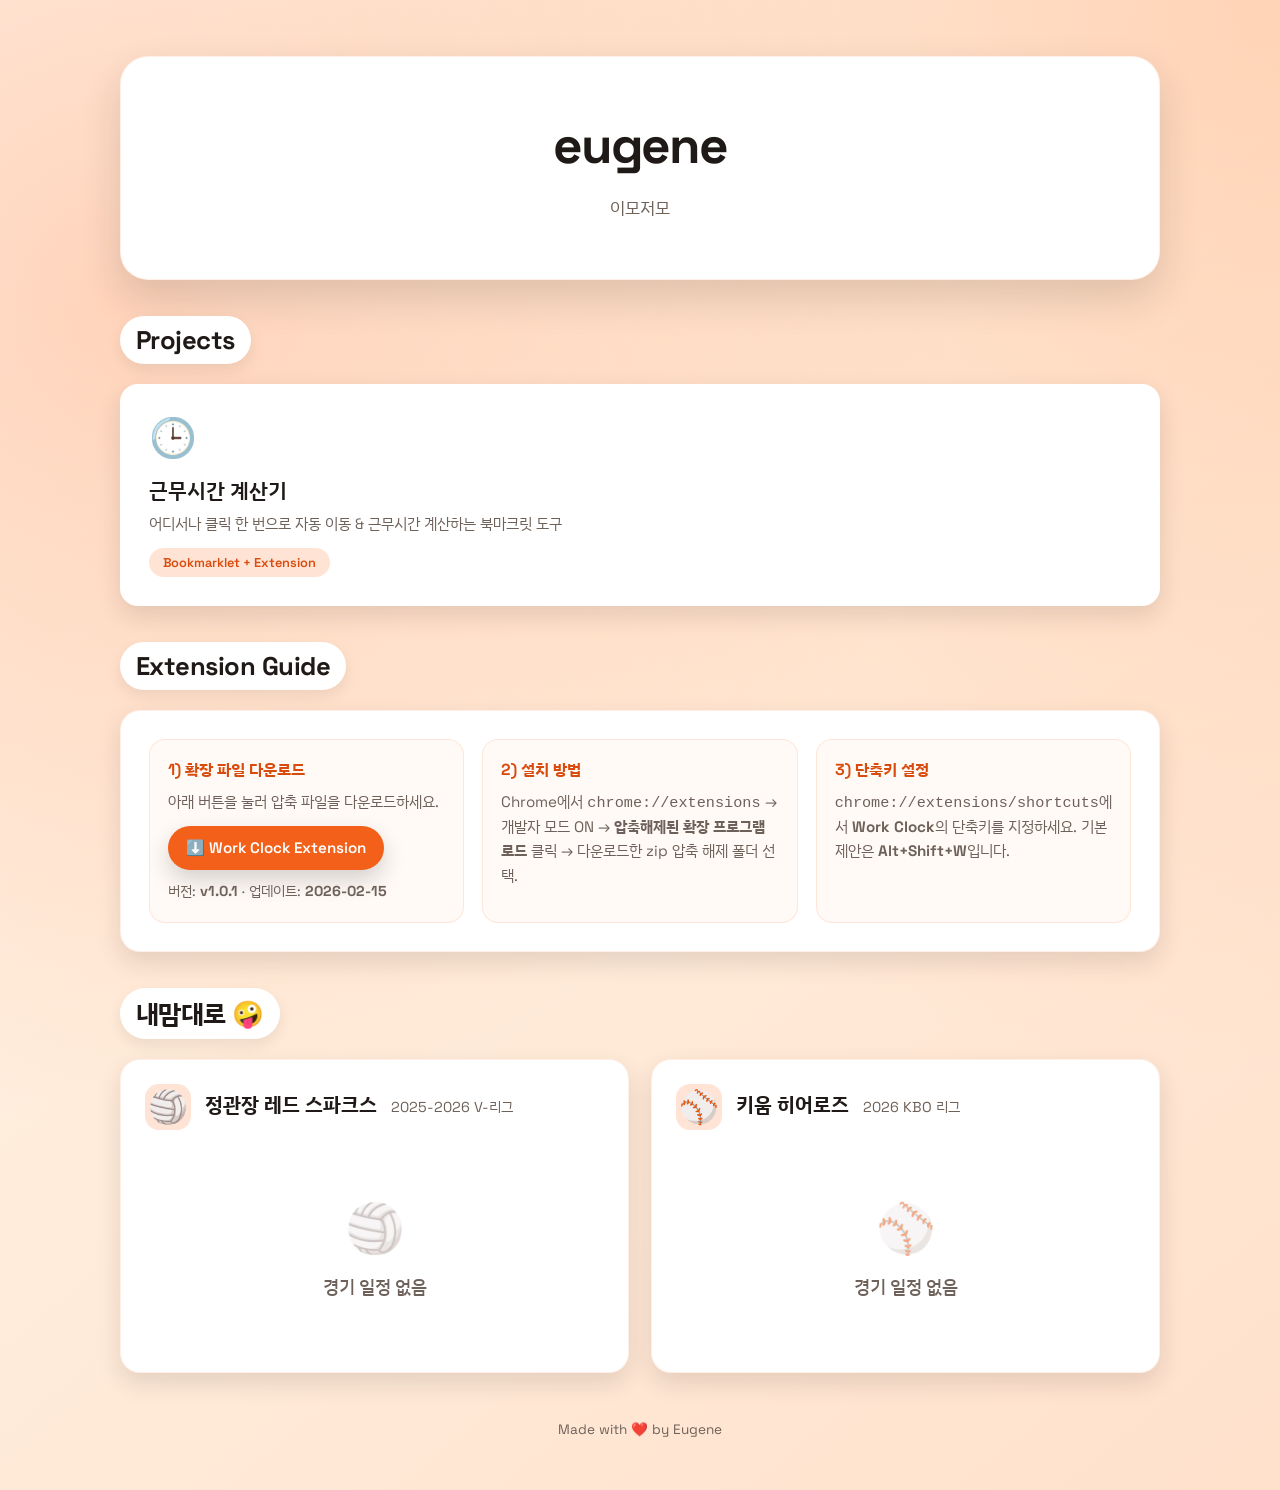
==== commit fe0930a5: "feat: chrome extension update" ====
--- a/index.html
+++ b/index.html
@@ -4,6 +4,8 @@
     <meta charset="UTF-8">
     <meta name="viewport" content="width=device-width, initial-scale=1.0">
     <title>Eugene's Profile</title>
+    <link rel="icon" href="dev.svg" type="image/svg+xml">
+    <link rel="apple-touch-icon" href="dev.svg">
     <style>
         @import url('https://fonts.googleapis.com/css2?family=Space+Grotesk:wght@400;500;600;700&family=IBM+Plex+Sans+KR:wght@400;500;600&display=swap');
 
@@ -149,6 +151,67 @@
             font-size: 0.85rem;
         }
 
+        .guide-section {
+            background: var(--paper);
+            padding: 28px;
+            border-radius: 20px;
+            box-shadow: var(--shadow-card);
+            border: 1px solid rgba(255, 122, 59, 0.12);
+            margin-bottom: 36px;
+        }
+
+        .guide-title {
+            font-size: 1.2rem;
+            margin-bottom: 14px;
+            color: var(--ink);
+        }
+
+        .guide-grid {
+            display: grid;
+            grid-template-columns: repeat(auto-fit, minmax(260px, 1fr));
+            gap: 18px;
+        }
+
+        .guide-card {
+            background: #fffaf6;
+            border: 1px solid rgba(255, 122, 59, 0.16);
+            border-radius: 16px;
+            padding: 18px;
+        }
+
+        .guide-card h4 {
+            margin-bottom: 10px;
+            color: var(--orange-700);
+            font-size: 1rem;
+        }
+
+        .guide-card p {
+            color: var(--muted);
+            font-size: 0.95rem;
+            line-height: 1.6;
+        }
+
+        .download-btn {
+            display: inline-flex;
+            align-items: center;
+            gap: 8px;
+            padding: 10px 18px;
+            border-radius: 999px;
+            background: var(--orange-600);
+            color: white;
+            text-decoration: none;
+            font-weight: 600;
+            font-size: 0.95rem;
+            box-shadow: 0 10px 22px rgba(31, 26, 23, 0.18);
+            transition: transform 0.2s ease, box-shadow 0.2s ease, background 0.2s ease;
+        }
+
+        .download-btn:hover {
+            transform: translateY(-2px);
+            box-shadow: 0 14px 26px rgba(31, 26, 23, 0.24);
+            background: var(--orange-700);
+        }
+
         /* Sports Schedule Grid */
         .sports-grid {
             display: grid;
@@ -427,7 +490,7 @@
                 <p class="project-description">
                     어디서나 클릭 한 번으로 자동 이동 & 근무시간 계산하는 북마크릿 도구
                 </p>
-                <span class="project-tag">Bookmarklet</span>
+                <span class="project-tag">Bookmarklet + Extension</span>
             </a>
 
             <!-- Add more projects here -->
@@ -442,6 +505,33 @@
             </a>
             -->
         </div>
+
+        <!-- Extension Guide Section -->
+        <h2 class="section-title reveal delay-1"><span>Extension Guide</span></h2>
+        <section class="guide-section reveal delay-2">
+            <div class="guide-grid">
+                <div class="guide-card">
+                    <h4>1) 확장 파일 다운로드</h4>
+                    <p>아래 버튼을 눌러 압축 파일을 다운로드하세요.</p>
+                    <p style="margin-top:12px;">
+                        <a class="download-btn" href="work-clock-extension.zip" download>
+                            ⬇️ Work Clock Extension
+                        </a>
+                    </p>
+                    <p id="ext-meta" style="margin-top:10px;color:var(--muted);font-size:0.9rem;">
+                        버전: <strong id="ext-version">v-</strong> · 업데이트: <strong id="ext-updated">-</strong>
+                    </p>
+                </div>
+                <div class="guide-card">
+                    <h4>2) 설치 방법</h4>
+                    <p>Chrome에서 <code>chrome://extensions</code> → 개발자 모드 ON → <strong>압축해제된 확장 프로그램 로드</strong> 클릭 → 다운로드한 zip 압축 해제 폴더 선택.</p>
+                </div>
+                <div class="guide-card">
+                    <h4>3) 단축키 설정</h4>
+                    <p><code>chrome://extensions/shortcuts</code>에서 <strong>Work Clock</strong>의 단축키를 지정하세요. 기본 제안은 <strong>Alt+Shift+W</strong>입니다.</p>
+                </div>
+            </div>
+        </section>
 
         <!-- Sports Schedule Section -->
         <h2 class="section-title reveal delay-1"><span>내맘대로 🤪</span></h2>
@@ -478,6 +568,25 @@
     </div>
 
     <script>
+        // 확장 메타 정보 표시
+        (async () => {
+            try {
+                const res = await fetch('work-clock-extension/manifest.json', { cache: 'no-store' });
+                if (!res.ok) return;
+                const data = await res.json();
+                const versionEl = document.getElementById('ext-version');
+                const updatedEl = document.getElementById('ext-updated');
+                if (versionEl && data.version) {
+                    versionEl.textContent = `v${data.version}`;
+                }
+                if (updatedEl && data.x_last_updated) {
+                    updatedEl.textContent = data.x_last_updated;
+                }
+            } catch (e) {
+                // ignore display failures
+            }
+        })();
+
         // 날짜 포맷팅 함수
         function formatDate(dateString) {
             const date = new Date(dateString);
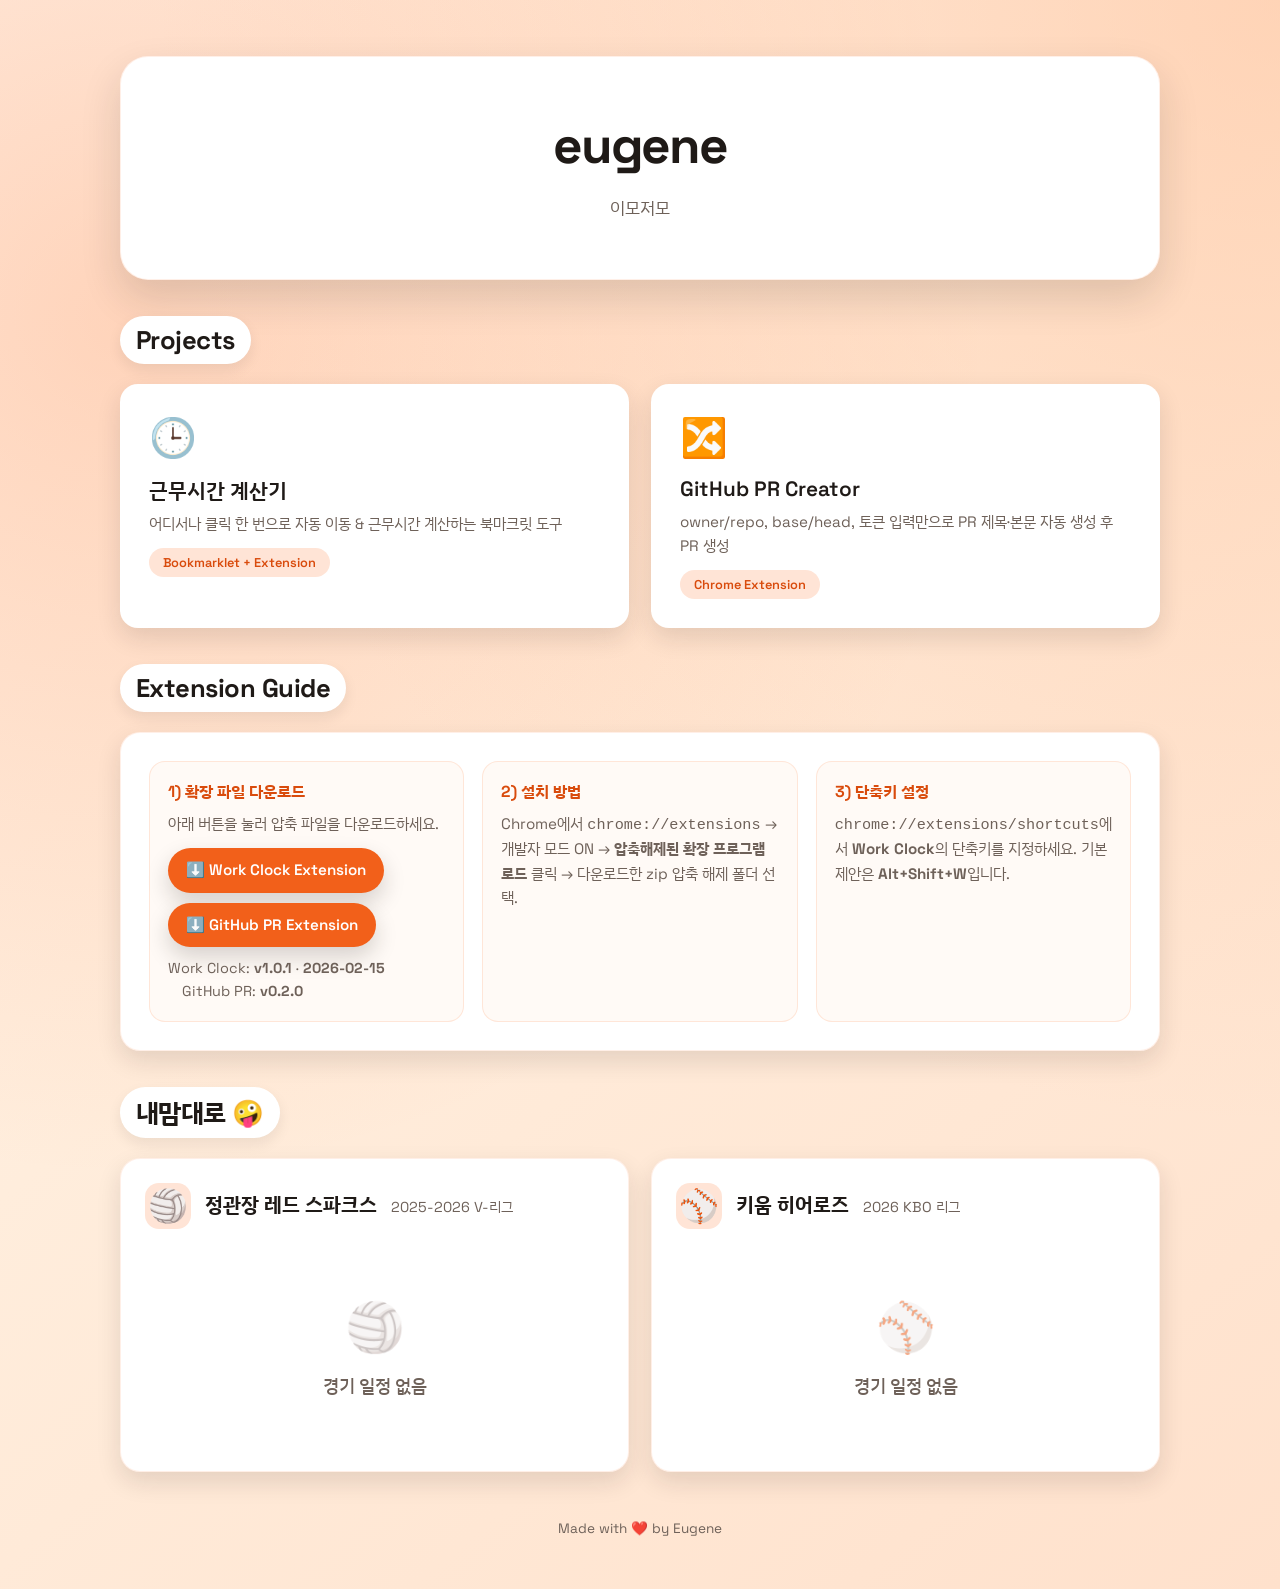
==== commit 13e4aec3: "feat: pr생성 자동화" ====
--- a/index.html
+++ b/index.html
@@ -4,8 +4,8 @@
     <meta charset="UTF-8">
     <meta name="viewport" content="width=device-width, initial-scale=1.0">
     <title>Eugene's Profile</title>
-    <link rel="icon" href="dev.svg" type="image/svg+xml">
-    <link rel="apple-touch-icon" href="dev.svg">
+    <link rel="icon" href="assets/dev.svg" type="image/svg+xml">
+    <link rel="apple-touch-icon" href="assets/dev.svg">
     <style>
         @import url('https://fonts.googleapis.com/css2?family=Space+Grotesk:wght@400;500;600;700&family=IBM+Plex+Sans+KR:wght@400;500;600&display=swap');
 
@@ -493,6 +493,16 @@
                 <span class="project-tag">Bookmarklet + Extension</span>
             </a>
 
+            <!-- GitHub PR Creator Project -->
+            <a href="#extension-guide" class="project-card reveal delay-2">
+                <div class="project-icon">🔀</div>
+                <h3 class="project-title">GitHub PR Creator</h3>
+                <p class="project-description">
+                    owner/repo, base/head, 토큰 입력만으로 PR 제목·본문 자동 생성 후 PR 생성
+                </p>
+                <span class="project-tag">Chrome Extension</span>
+            </a>
+
             <!-- Add more projects here -->
             <!-- Example:
             <a href="project2.html" class="project-card">
@@ -508,18 +518,18 @@
 
         <!-- Extension Guide Section -->
         <h2 class="section-title reveal delay-1"><span>Extension Guide</span></h2>
-        <section class="guide-section reveal delay-2">
+        <section id="extension-guide" class="guide-section reveal delay-2">
             <div class="guide-grid">
                 <div class="guide-card">
                     <h4>1) 확장 파일 다운로드</h4>
                     <p>아래 버튼을 눌러 압축 파일을 다운로드하세요.</p>
-                    <p style="margin-top:12px;">
-                        <a class="download-btn" href="work-clock-extension.zip" download>
-                            ⬇️ Work Clock Extension
-                        </a>
+                    <p style="margin-top:12px;display:flex;flex-wrap:wrap;gap:10px;">
+                        <a class="download-btn" href="downloads/work-clock-extension.zip" download>⬇️ Work Clock Extension</a>
+                        <a class="download-btn" href="downloads/github-pr-extension.zip" download>⬇️ GitHub PR Extension</a>
                     </p>
                     <p id="ext-meta" style="margin-top:10px;color:var(--muted);font-size:0.9rem;">
-                        버전: <strong id="ext-version">v-</strong> · 업데이트: <strong id="ext-updated">-</strong>
+                        Work Clock: <strong id="ext-version">v-</strong> · <strong id="ext-updated">-</strong>
+                        <span style="margin-left:14px;">GitHub PR: <strong id="ext-github-pr-version">v-</strong></span>
                     </p>
                 </div>
                 <div class="guide-card">
@@ -571,16 +581,21 @@
         // 확장 메타 정보 표시
         (async () => {
             try {
-                const res = await fetch('work-clock-extension/manifest.json', { cache: 'no-store' });
-                if (!res.ok) return;
-                const data = await res.json();
-                const versionEl = document.getElementById('ext-version');
-                const updatedEl = document.getElementById('ext-updated');
-                if (versionEl && data.version) {
-                    versionEl.textContent = `v${data.version}`;
+                const [wcRes, prRes] = await Promise.all([
+                    fetch('extensions/work-clock/manifest.json', { cache: 'no-store' }),
+                    fetch('extensions/github-pr/manifest.json', { cache: 'no-store' })
+                ]);
+                if (wcRes.ok) {
+                    const data = await wcRes.json();
+                    const versionEl = document.getElementById('ext-version');
+                    const updatedEl = document.getElementById('ext-updated');
+                    if (versionEl && data.version) versionEl.textContent = `v${data.version}`;
+                    if (updatedEl && data.x_last_updated) updatedEl.textContent = data.x_last_updated;
                 }
-                if (updatedEl && data.x_last_updated) {
-                    updatedEl.textContent = data.x_last_updated;
+                if (prRes.ok) {
+                    const data = await prRes.json();
+                    const el = document.getElementById('ext-github-pr-version');
+                    if (el && data.version) el.textContent = `v${data.version}`;
                 }
             } catch (e) {
                 // ignore display failures
@@ -688,7 +703,7 @@
         window.addEventListener('DOMContentLoaded', () => {
             // 배구 일정 로드
             loadSchedule(
-                'volleyball-schedule.json',
+                'data/volleyball-schedule.json',
                 'volleyball-team-name',
                 'volleyball-season-info',
                 'volleyball-schedule-content',
@@ -697,7 +712,7 @@
 
             // 야구 일정 로드
             loadSchedule(
-                'kiwoom-schedule.json',
+                'data/kiwoom-schedule.json',
                 'baseball-team-name',
                 'baseball-season-info',
                 'baseball-schedule-content',
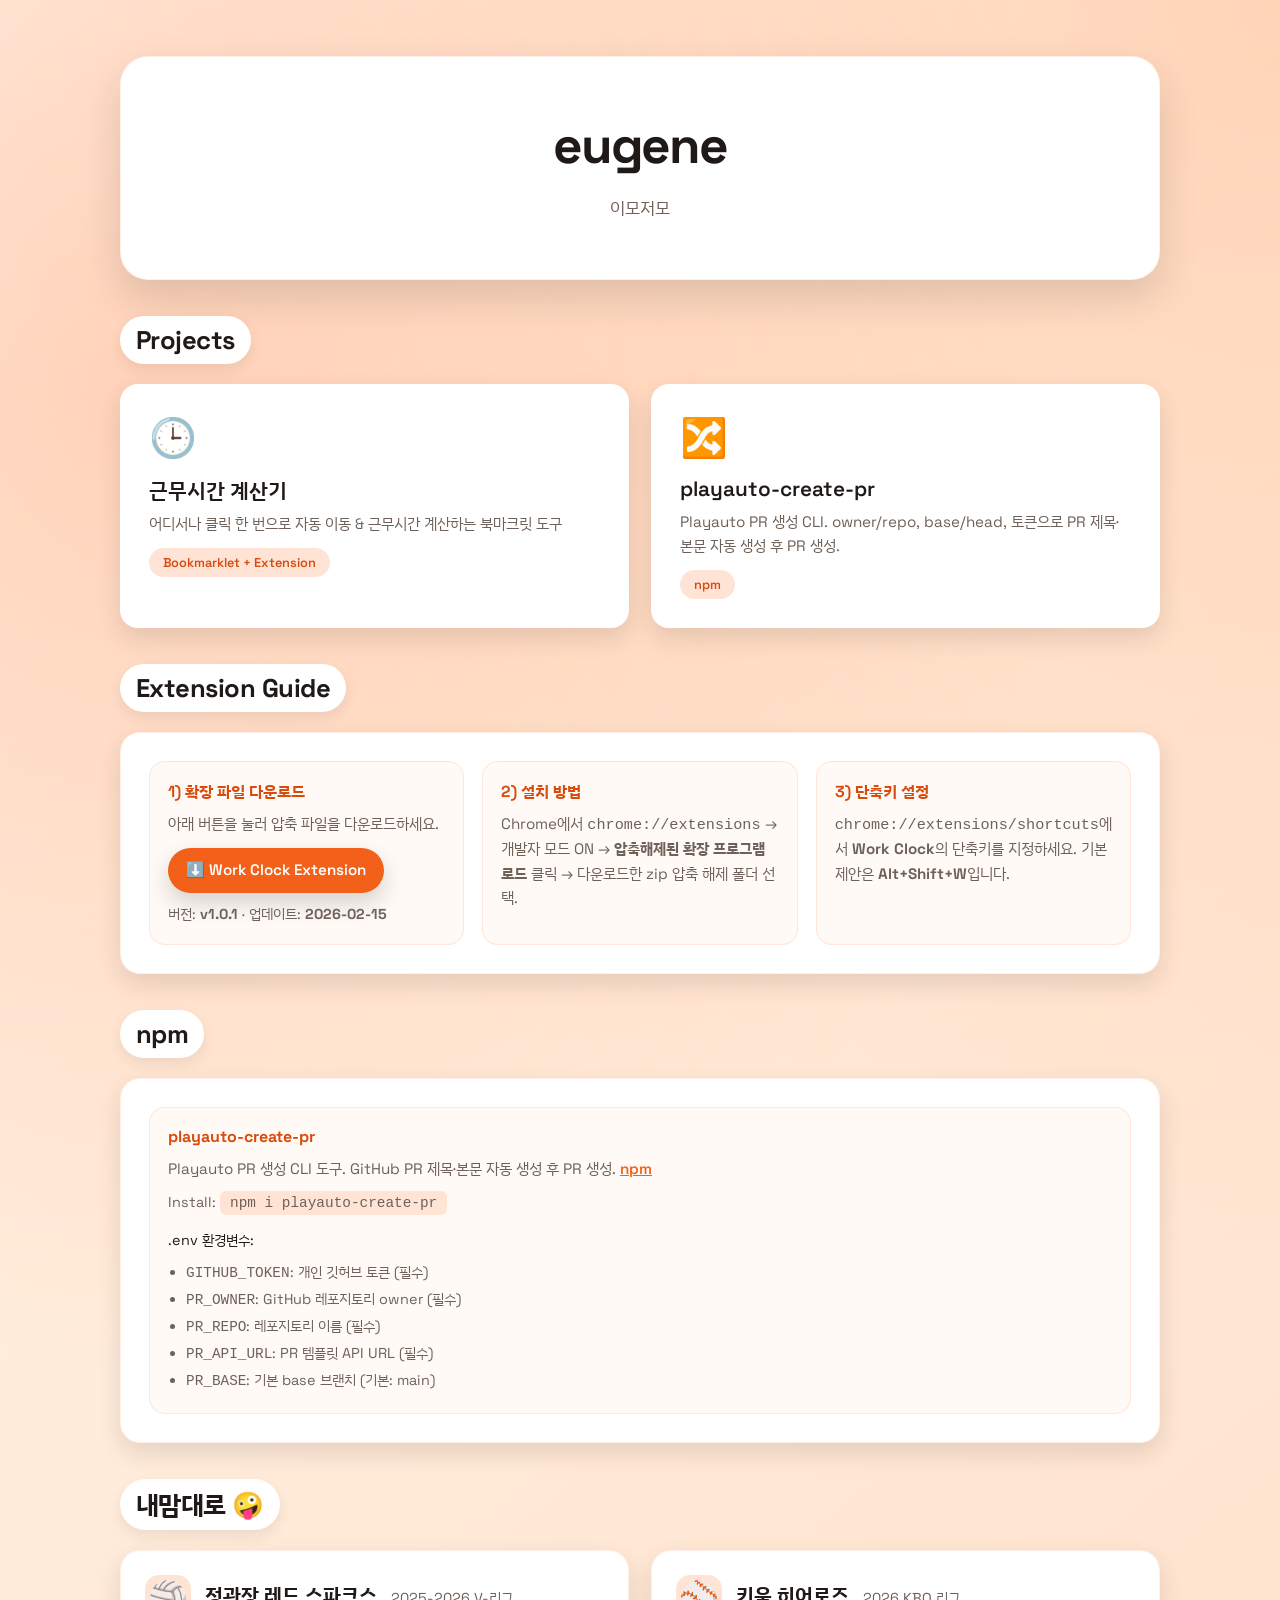
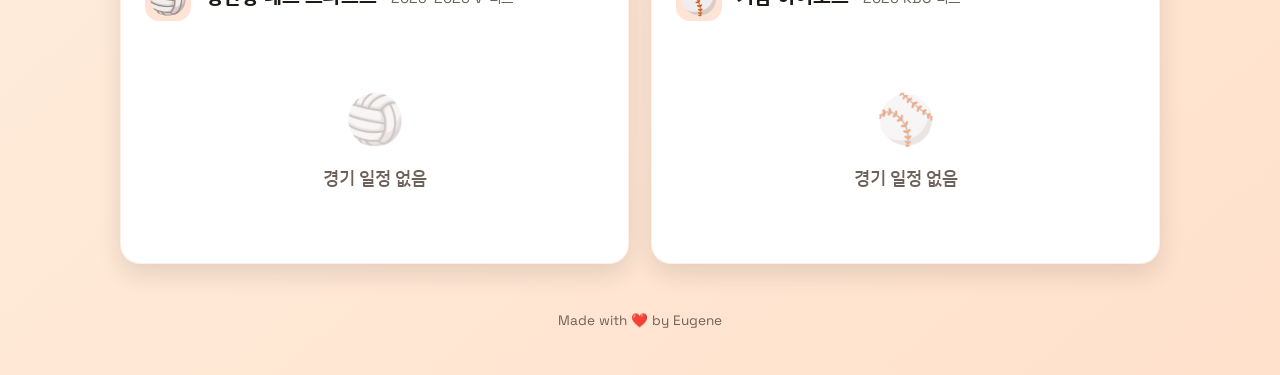
==== commit 98870d29: "feat: npm 추가" ====
--- a/index.html
+++ b/index.html
@@ -493,14 +493,14 @@
                 <span class="project-tag">Bookmarklet + Extension</span>
             </a>
 
-            <!-- GitHub PR Creator Project -->
-            <a href="#extension-guide" class="project-card reveal delay-2">
+            <!-- playauto-create-pr (npm) -->
+            <a href="#npm" class="project-card reveal delay-2">
                 <div class="project-icon">🔀</div>
-                <h3 class="project-title">GitHub PR Creator</h3>
+                <h3 class="project-title">playauto-create-pr</h3>
                 <p class="project-description">
-                    owner/repo, base/head, 토큰 입력만으로 PR 제목·본문 자동 생성 후 PR 생성
+                    Playauto PR 생성 CLI. owner/repo, base/head, 토큰으로 PR 제목·본문 자동 생성 후 PR 생성.
                 </p>
-                <span class="project-tag">Chrome Extension</span>
+                <span class="project-tag">npm</span>
             </a>
 
             <!-- Add more projects here -->
@@ -523,13 +523,11 @@
                 <div class="guide-card">
                     <h4>1) 확장 파일 다운로드</h4>
                     <p>아래 버튼을 눌러 압축 파일을 다운로드하세요.</p>
-                    <p style="margin-top:12px;display:flex;flex-wrap:wrap;gap:10px;">
+                    <p style="margin-top:12px;">
                         <a class="download-btn" href="downloads/work-clock-extension.zip" download>⬇️ Work Clock Extension</a>
-                        <a class="download-btn" href="downloads/github-pr-extension.zip" download>⬇️ GitHub PR Extension</a>
                     </p>
                     <p id="ext-meta" style="margin-top:10px;color:var(--muted);font-size:0.9rem;">
-                        Work Clock: <strong id="ext-version">v-</strong> · <strong id="ext-updated">-</strong>
-                        <span style="margin-left:14px;">GitHub PR: <strong id="ext-github-pr-version">v-</strong></span>
+                        버전: <strong id="ext-version">v-</strong> · 업데이트: <strong id="ext-updated">-</strong>
                     </p>
                 </div>
                 <div class="guide-card">
@@ -539,6 +537,26 @@
                 <div class="guide-card">
                     <h4>3) 단축키 설정</h4>
                     <p><code>chrome://extensions/shortcuts</code>에서 <strong>Work Clock</strong>의 단축키를 지정하세요. 기본 제안은 <strong>Alt+Shift+W</strong>입니다.</p>
+                </div>
+            </div>
+        </section>
+
+        <!-- npm Package: playauto-create-pr -->
+        <h2 id="npm" class="section-title reveal delay-1"><span>npm</span></h2>
+        <section class="guide-section reveal delay-2">
+            <div class="guide-grid">
+                <div class="guide-card">
+                    <h4>playauto-create-pr</h4>
+                    <p>Playauto PR 생성 CLI 도구. GitHub PR 제목·본문 자동 생성 후 PR 생성. <a href="https://www.npmjs.com/package/playauto-create-pr" target="_blank" rel="noopener noreferrer" style="color:var(--orange-600);font-weight:600;">npm</a></p>
+                    <p style="margin-top:10px;color:var(--muted);font-size:0.9rem;">Install: <code style="background:var(--orange-100);padding:4px 10px;border-radius:6px;">npm i playauto-create-pr</code></p>
+                    <p style="margin-top:14px;font-size:0.9rem;color:var(--ink);">.env 환경변수:</p>
+                    <ul style="margin:8px 0 0;padding-left:18px;color:var(--muted);font-size:0.9rem;line-height:1.8;">
+                        <li><code>GITHUB_TOKEN</code>: 개인 깃허브 토큰 (필수)</li>
+                        <li><code>PR_OWNER</code>: GitHub 레포지토리 owner (필수)</li>
+                        <li><code>PR_REPO</code>: 레포지토리 이름 (필수)</li>
+                        <li><code>PR_API_URL</code>: PR 템플릿 API URL (필수)</li>
+                        <li><code>PR_BASE</code>: 기본 base 브랜치 (기본: main)</li>
+                    </ul>
                 </div>
             </div>
         </section>
@@ -581,22 +599,13 @@
         // 확장 메타 정보 표시
         (async () => {
             try {
-                const [wcRes, prRes] = await Promise.all([
-                    fetch('extensions/work-clock/manifest.json', { cache: 'no-store' }),
-                    fetch('extensions/github-pr/manifest.json', { cache: 'no-store' })
-                ]);
-                if (wcRes.ok) {
-                    const data = await wcRes.json();
-                    const versionEl = document.getElementById('ext-version');
-                    const updatedEl = document.getElementById('ext-updated');
-                    if (versionEl && data.version) versionEl.textContent = `v${data.version}`;
-                    if (updatedEl && data.x_last_updated) updatedEl.textContent = data.x_last_updated;
-                }
-                if (prRes.ok) {
-                    const data = await prRes.json();
-                    const el = document.getElementById('ext-github-pr-version');
-                    if (el && data.version) el.textContent = `v${data.version}`;
-                }
+                const res = await fetch('extensions/work-clock/manifest.json', { cache: 'no-store' });
+                if (!res.ok) return;
+                const data = await res.json();
+                const versionEl = document.getElementById('ext-version');
+                const updatedEl = document.getElementById('ext-updated');
+                if (versionEl && data.version) versionEl.textContent = `v${data.version}`;
+                if (updatedEl && data.x_last_updated) updatedEl.textContent = data.x_last_updated;
             } catch (e) {
                 // ignore display failures
             }
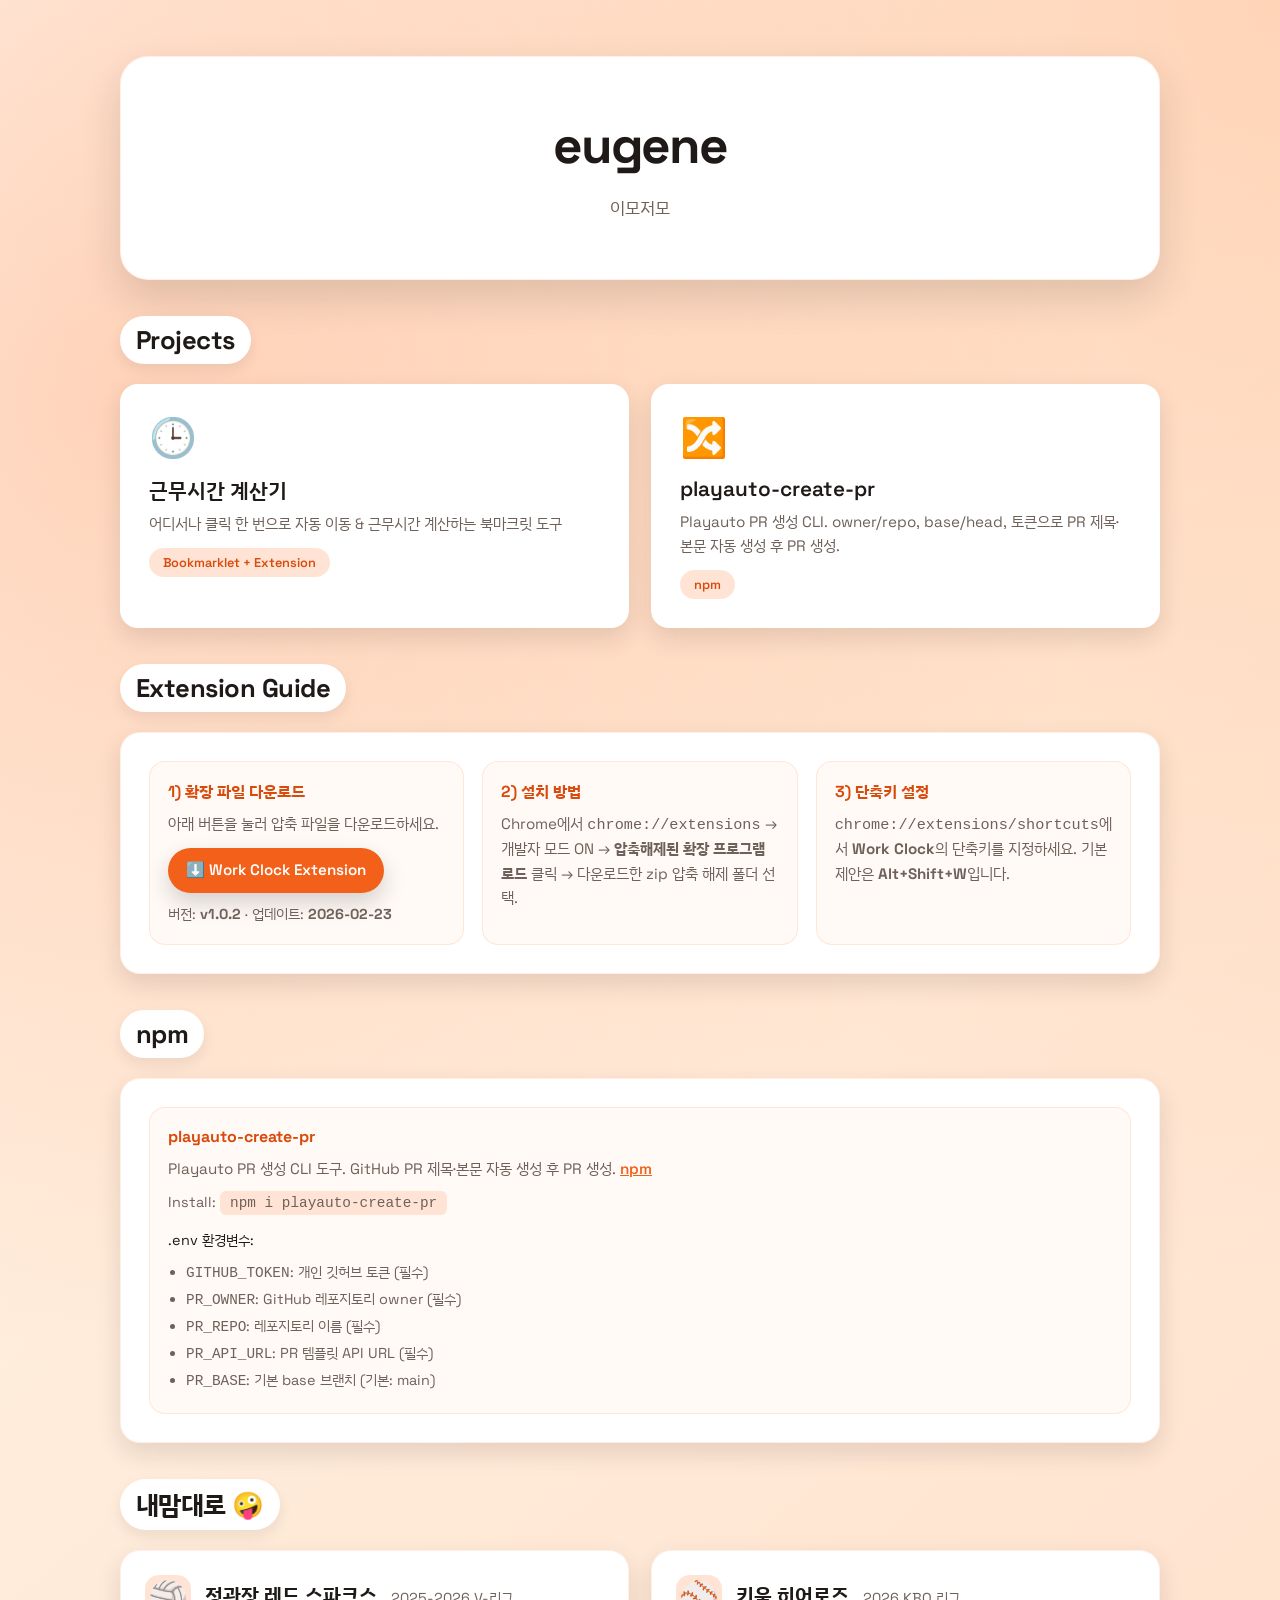
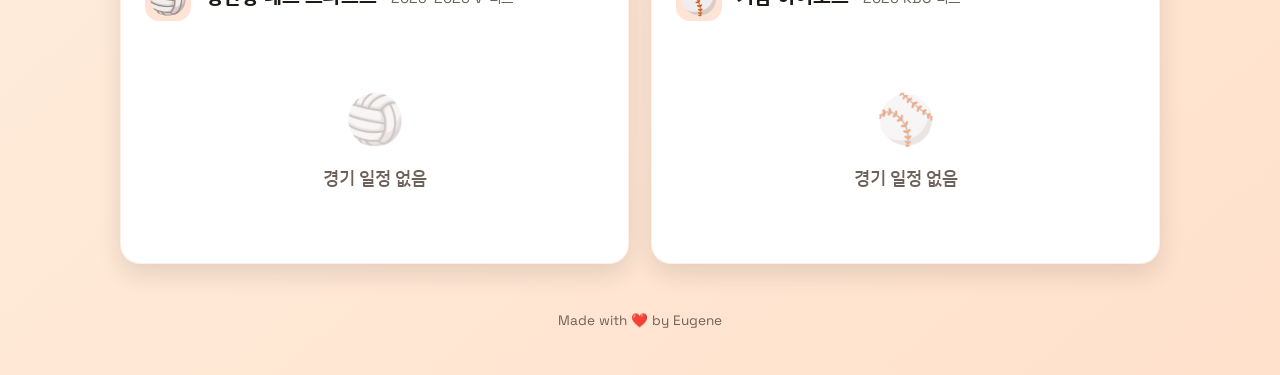
==== commit 42aa52ed: "fix: zip 파일 버전 반영되도록 수정" ====
--- a/index.html
+++ b/index.html
@@ -524,7 +524,7 @@
                     <h4>1) 확장 파일 다운로드</h4>
                     <p>아래 버튼을 눌러 압축 파일을 다운로드하세요.</p>
                     <p style="margin-top:12px;">
-                        <a class="download-btn" href="downloads/work-clock-extension.zip" download>⬇️ Work Clock Extension</a>
+                        <a id="ext-download" class="download-btn" href="downloads/work-clock-extension.zip" download>⬇️ Work Clock Extension</a>
                     </p>
                     <p id="ext-meta" style="margin-top:10px;color:var(--muted);font-size:0.9rem;">
                         버전: <strong id="ext-version">v-</strong> · 업데이트: <strong id="ext-updated">-</strong>
@@ -604,8 +604,10 @@
                 const data = await res.json();
                 const versionEl = document.getElementById('ext-version');
                 const updatedEl = document.getElementById('ext-updated');
+                const downloadEl = document.getElementById('ext-download');
                 if (versionEl && data.version) versionEl.textContent = `v${data.version}`;
                 if (updatedEl && data.x_last_updated) updatedEl.textContent = data.x_last_updated;
+                if (downloadEl && data.version) downloadEl.href = `downloads/work-clock-extension-v${data.version}.zip`;
             } catch (e) {
                 // ignore display failures
             }
